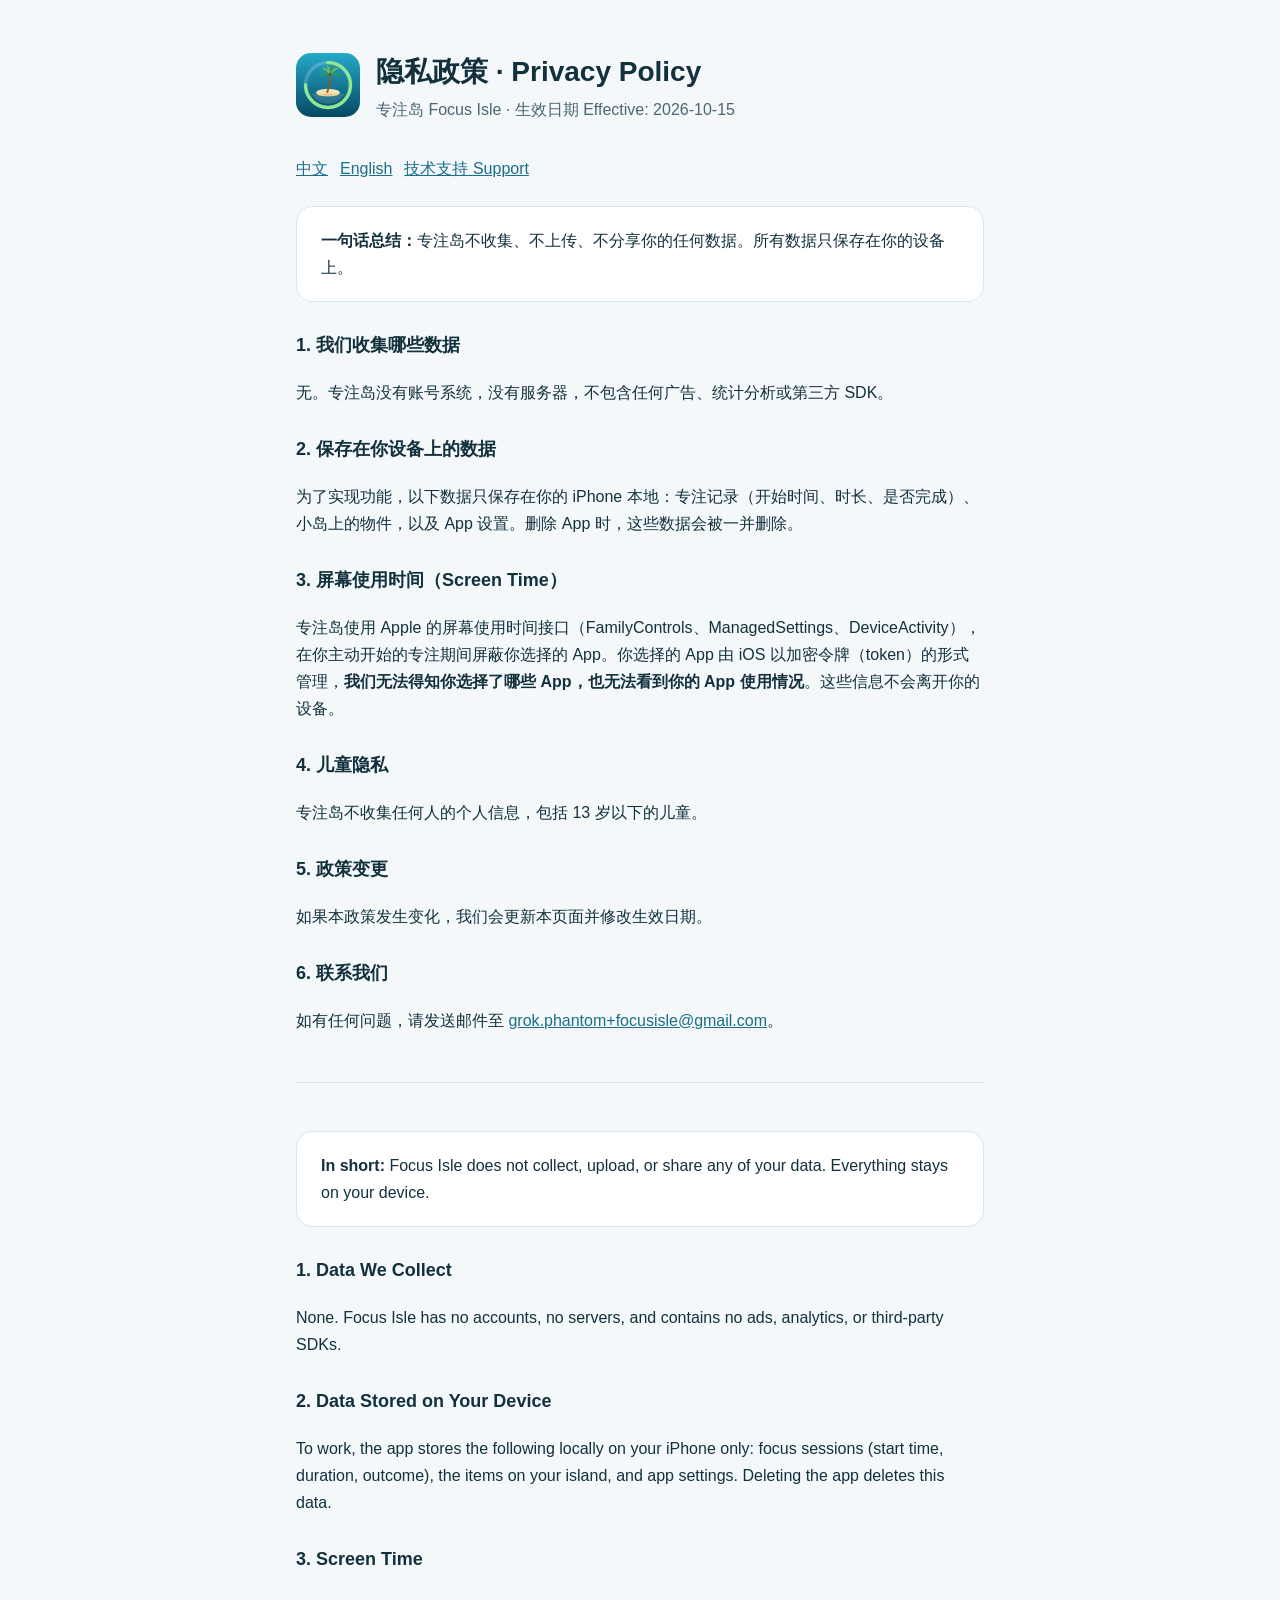
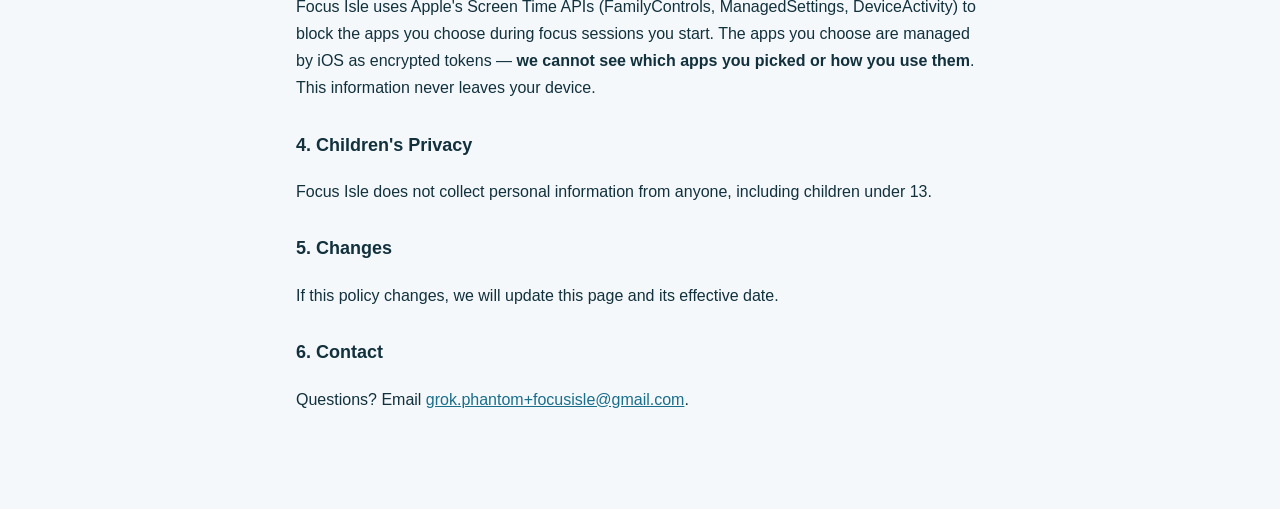
==== privacy.html @ 30bddd3f "Update site from focus-isle@853de75" ====
<!doctype html>
<html lang="zh-Hans">
<head>
  <meta charset="utf-8">
  <meta name="viewport" content="width=device-width, initial-scale=1">
  <title>隐私政策 · Privacy Policy — 专注岛 Focus Isle</title>
  <link rel="stylesheet" href="style.css">
</head>
<body>
<main>
  <header>
    <img src="icon.png" alt="">
    <div>
      <h1>隐私政策 · Privacy Policy</h1>
      <p>专注岛 Focus Isle · 生效日期 Effective: 2026-10-15</p>
    </div>
  </header>
  <nav class="lang"><a href="#zh">中文</a><a href="#en">English</a><a href="index.html">技术支持 Support</a></nav>

  <section id="zh">
    <div class="card"><strong>一句话总结：</strong>专注岛不收集、不上传、不分享你的任何数据。所有数据只保存在你的设备上。</div>

    <h3>1. 我们收集哪些数据</h3>
    <p>无。专注岛没有账号系统，没有服务器，不包含任何广告、统计分析或第三方 SDK。</p>

    <h3>2. 保存在你设备上的数据</h3>
    <p>为了实现功能，以下数据只保存在你的 iPhone 本地：专注记录（开始时间、时长、是否完成）、小岛上的物件，以及 App 设置。删除 App 时，这些数据会被一并删除。</p>

    <h3>3. 屏幕使用时间（Screen Time）</h3>
    <p>专注岛使用 Apple 的屏幕使用时间接口（FamilyControls、ManagedSettings、DeviceActivity），在你主动开始的专注期间屏蔽你选择的 App。你选择的 App 由 iOS 以加密令牌（token）的形式管理，<strong>我们无法得知你选择了哪些 App，也无法看到你的 App 使用情况</strong>。这些信息不会离开你的设备。</p>

    <h3>4. 儿童隐私</h3>
    <p>专注岛不收集任何人的个人信息，包括 13 岁以下的儿童。</p>

    <h3>5. 政策变更</h3>
    <p>如果本政策发生变化，我们会更新本页面并修改生效日期。</p>

    <h3>6. 联系我们</h3>
    <p>如有任何问题，请发送邮件至 <a href="mailto:grok.phantom+focusisle@gmail.com">grok.phantom+focusisle@gmail.com</a>。</p>
  </section>

  <hr>

  <section id="en" lang="en">
    <div class="card"><strong>In short:</strong> Focus Isle does not collect, upload, or share any of your data. Everything stays on your device.</div>

    <h3>1. Data We Collect</h3>
    <p>None. Focus Isle has no accounts, no servers, and contains no ads, analytics, or third-party SDKs.</p>

    <h3>2. Data Stored on Your Device</h3>
    <p>To work, the app stores the following locally on your iPhone only: focus sessions (start time, duration, outcome), the items on your island, and app settings. Deleting the app deletes this data.</p>

    <h3>3. Screen Time</h3>
    <p>Focus Isle uses Apple's Screen Time APIs (FamilyControls, ManagedSettings, DeviceActivity) to block the apps you choose during focus sessions you start. The apps you choose are managed by iOS as encrypted tokens — <strong>we cannot see which apps you picked or how you use them</strong>. This information never leaves your device.</p>

    <h3>4. Children's Privacy</h3>
    <p>Focus Isle does not collect personal information from anyone, including children under 13.</p>

    <h3>5. Changes</h3>
    <p>If this policy changes, we will update this page and its effective date.</p>

    <h3>6. Contact</h3>
    <p>Questions? Email <a href="mailto:grok.phantom+focusisle@gmail.com">grok.phantom+focusisle@gmail.com</a>.</p>
  </section>
</main>
</body>
</html>
---- style.css ----
:root {
  --bg: #f4f8fa;
  --fg: #12313d;
  --muted: #4a6672;
  --card: #ffffff;
  --accent: #1b6e8a;
  --line: #d9e5ea;
}
@media (prefers-color-scheme: dark) {
  :root {
    --bg: #06212e;
    --fg: #e8f3f7;
    --muted: #a8c2cc;
    --card: #0e3a4d;
    --accent: #5bd0ec;
    --line: #1b4b5e;
  }
}
* { box-sizing: border-box; }
body {
  margin: 0;
  background: var(--bg);
  color: var(--fg);
  font: 16px/1.7 -apple-system, BlinkMacSystemFont, "SF Pro Rounded", "PingFang SC", sans-serif;
}
main { max-width: 720px; margin: 0 auto; padding: 48px 16px 80px; }
header { display: flex; align-items: center; gap: 16px; margin-bottom: 32px; }
header img { width: 64px; height: 64px; border-radius: 15px; }
header h1 { margin: 0; font-size: 28px; }
header p { margin: 0; color: var(--muted); }
h2 { margin-top: 40px; font-size: 22px; }
h3 { margin-top: 28px; font-size: 18px; }
a { color: var(--accent); }
.card { background: var(--card); border: 1px solid var(--line); border-radius: 16px; padding: 20px 24px; margin: 16px 0; }
.lang { display: flex; gap: 12px; margin-bottom: 24px; }
.muted { color: var(--muted); font-size: 14px; }
hr { border: none; border-top: 1px solid var(--line); margin: 48px 0; }
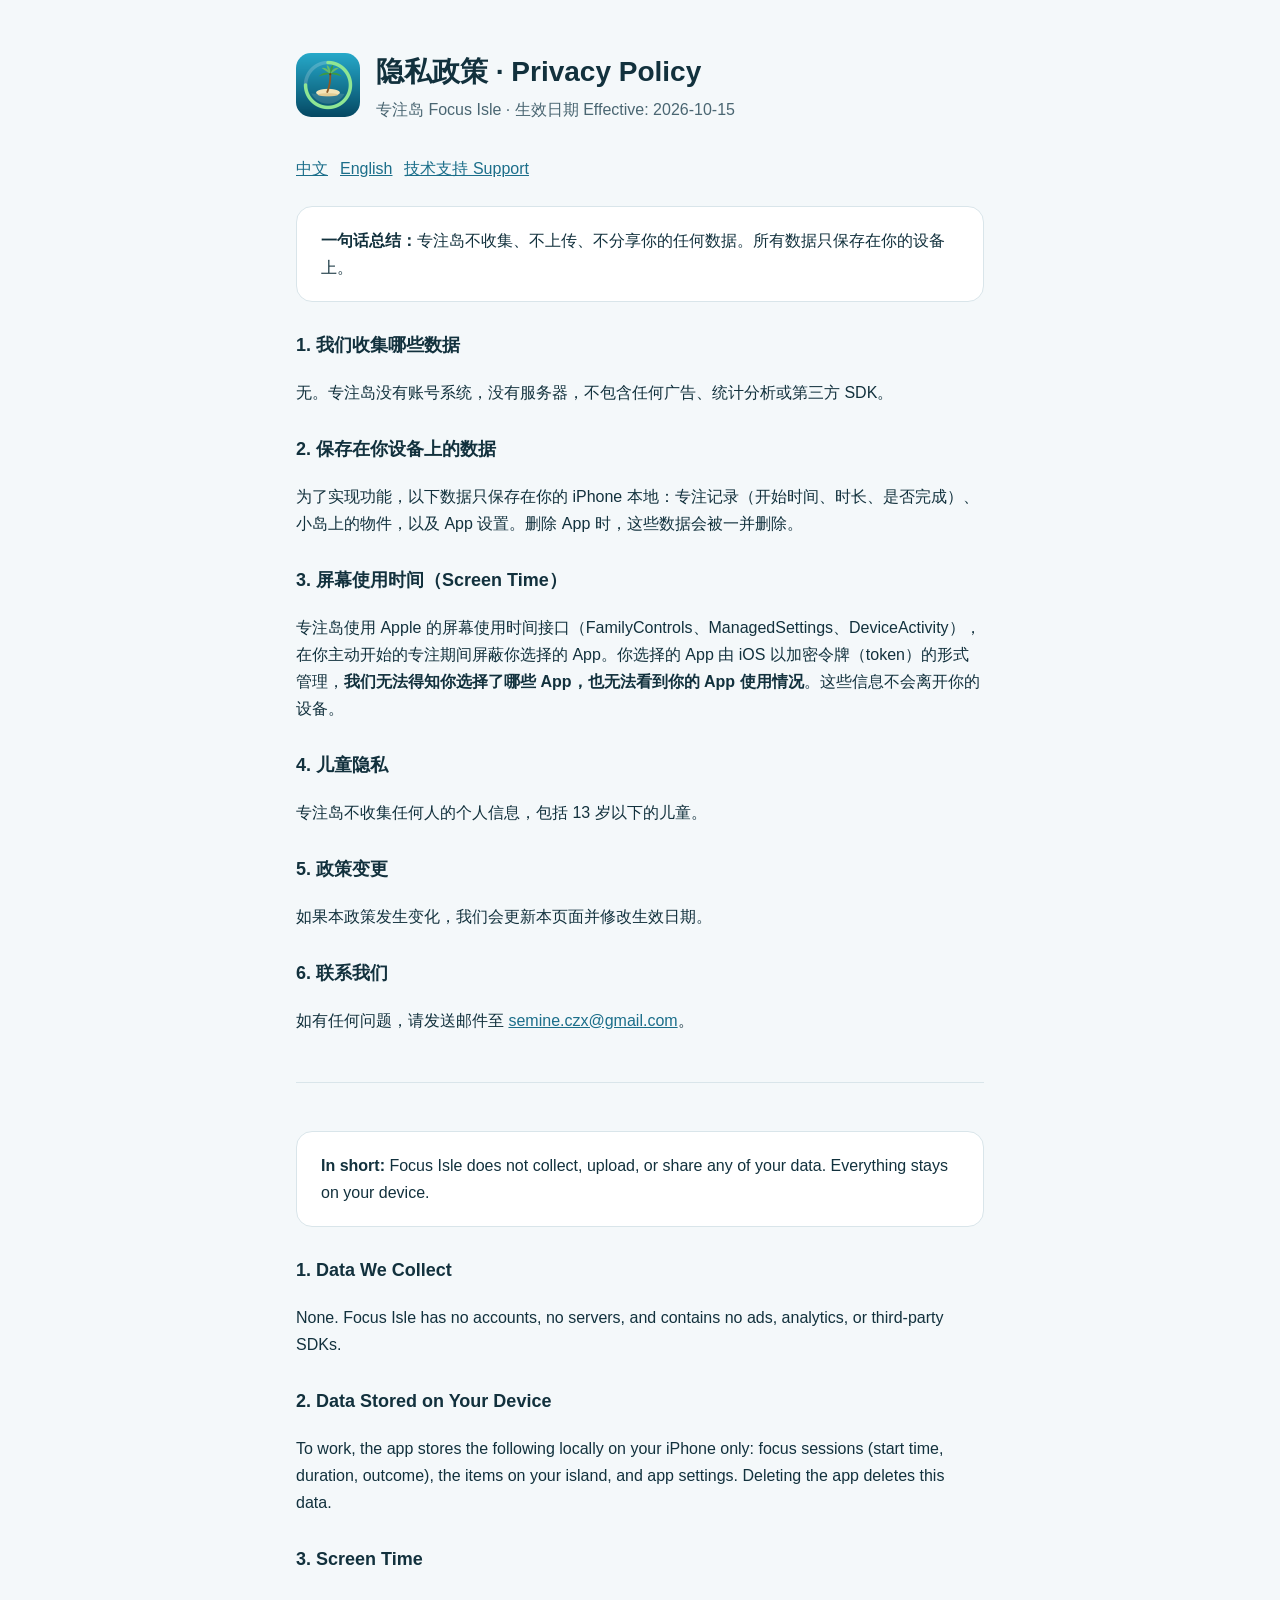
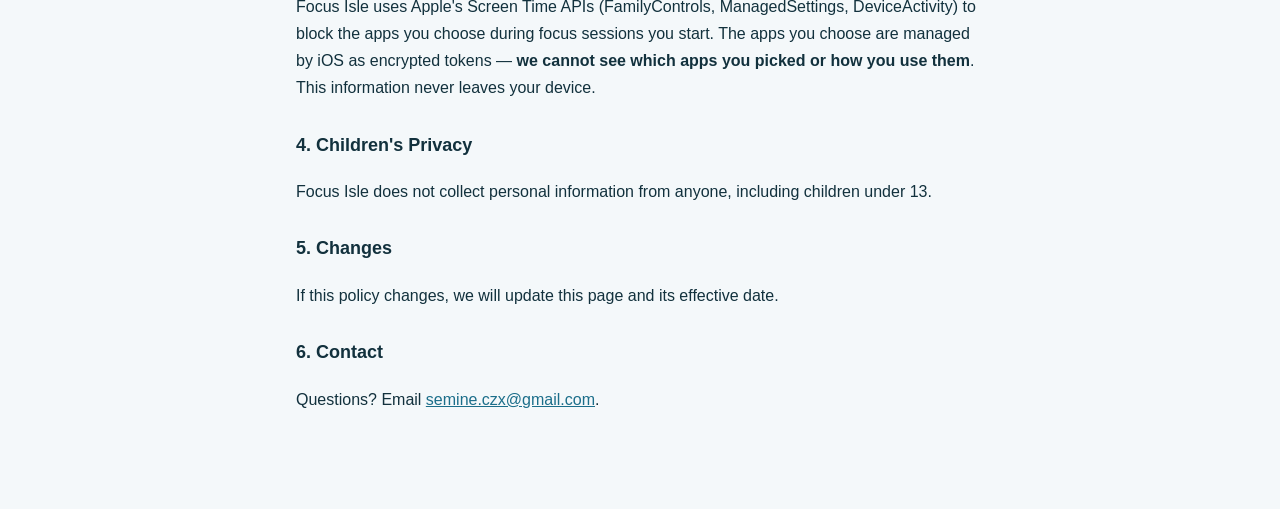
==== commit 1df99dd6: "Update site from focus-isle@39e8831" ====
--- a/privacy.html
+++ b/privacy.html
@@ -36,7 +36,7 @@
     <p>如果本政策发生变化，我们会更新本页面并修改生效日期。</p>
 
     <h3>6. 联系我们</h3>
-    <p>如有任何问题，请发送邮件至 <a href="mailto:grok.phantom+focusisle@gmail.com">grok.phantom+focusisle@gmail.com</a>。</p>
+    <p>如有任何问题，请发送邮件至 <a href="mailto:semine.czx@gmail.com">semine.czx@gmail.com</a>。</p>
   </section>
 
   <hr>
@@ -60,7 +60,7 @@
     <p>If this policy changes, we will update this page and its effective date.</p>
 
     <h3>6. Contact</h3>
-    <p>Questions? Email <a href="mailto:grok.phantom+focusisle@gmail.com">grok.phantom+focusisle@gmail.com</a>.</p>
+    <p>Questions? Email <a href="mailto:semine.czx@gmail.com">semine.czx@gmail.com</a>.</p>
   </section>
 </main>
 </body>
